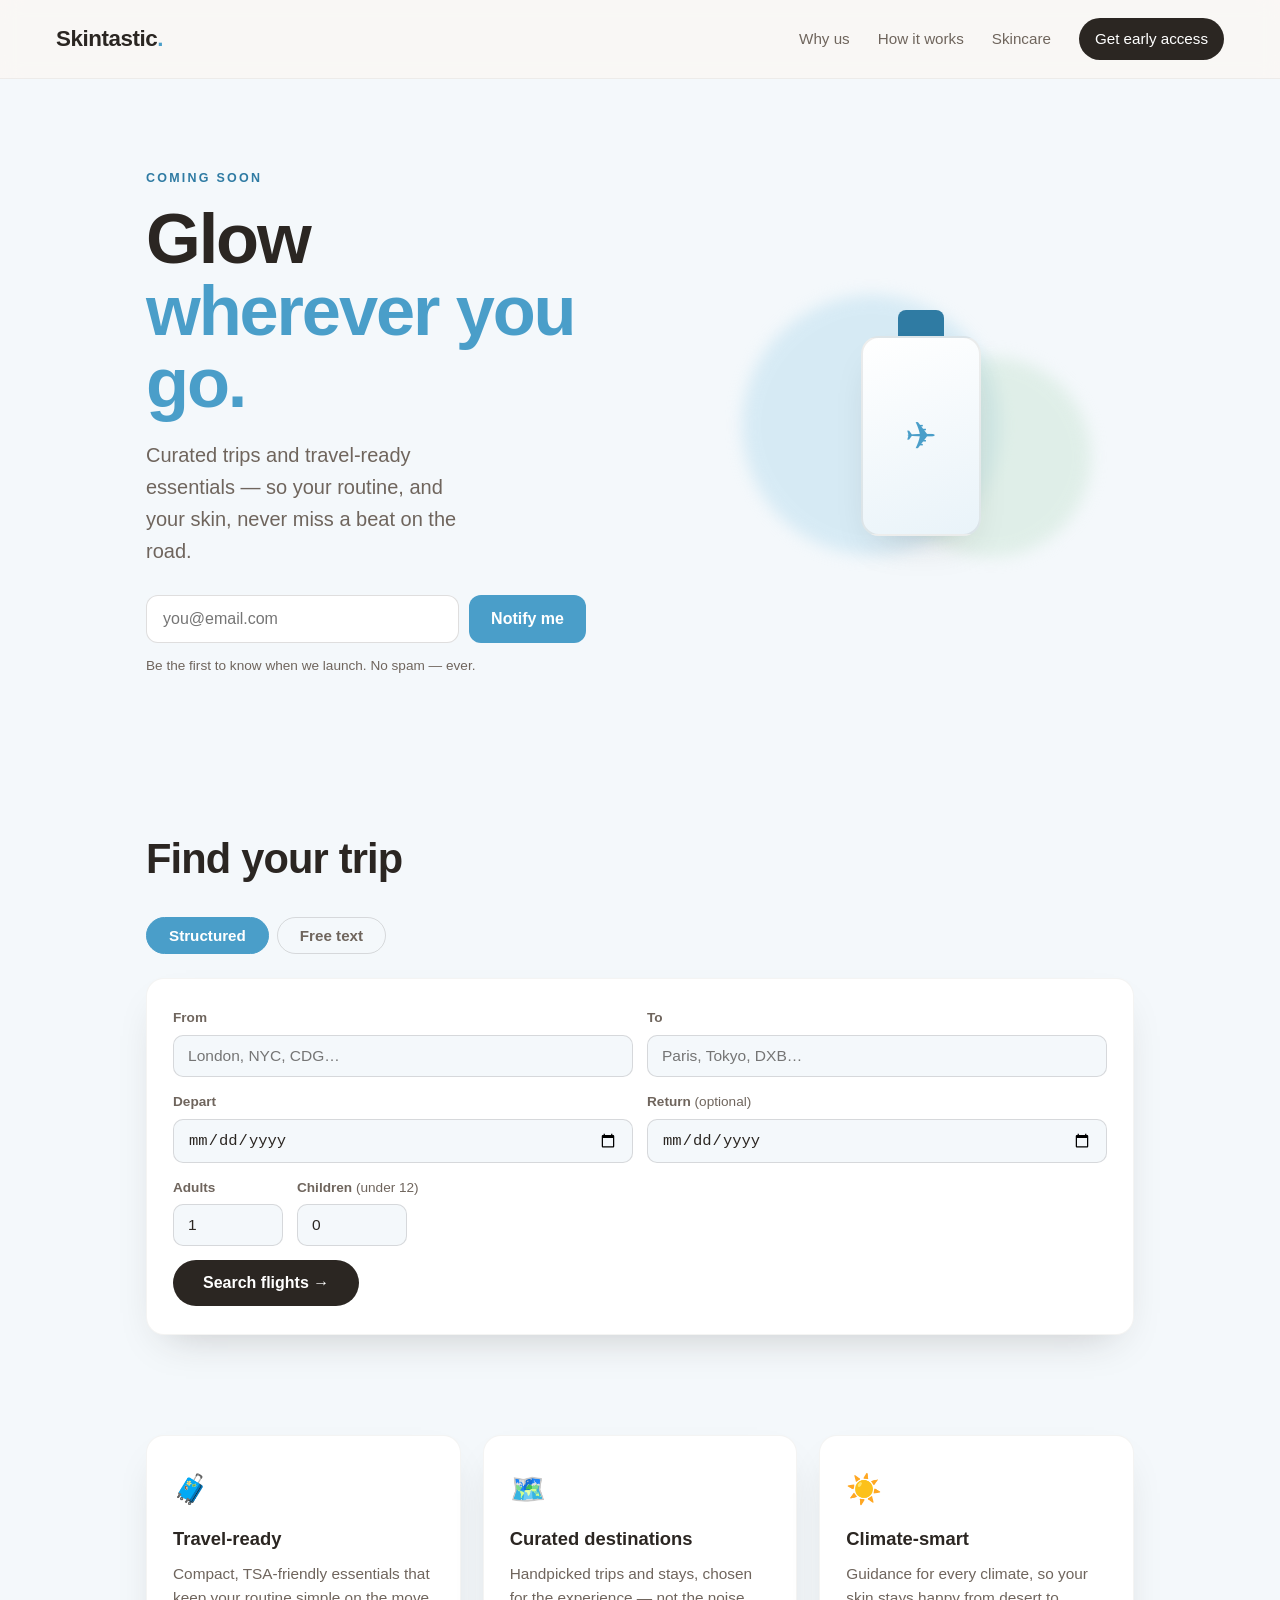
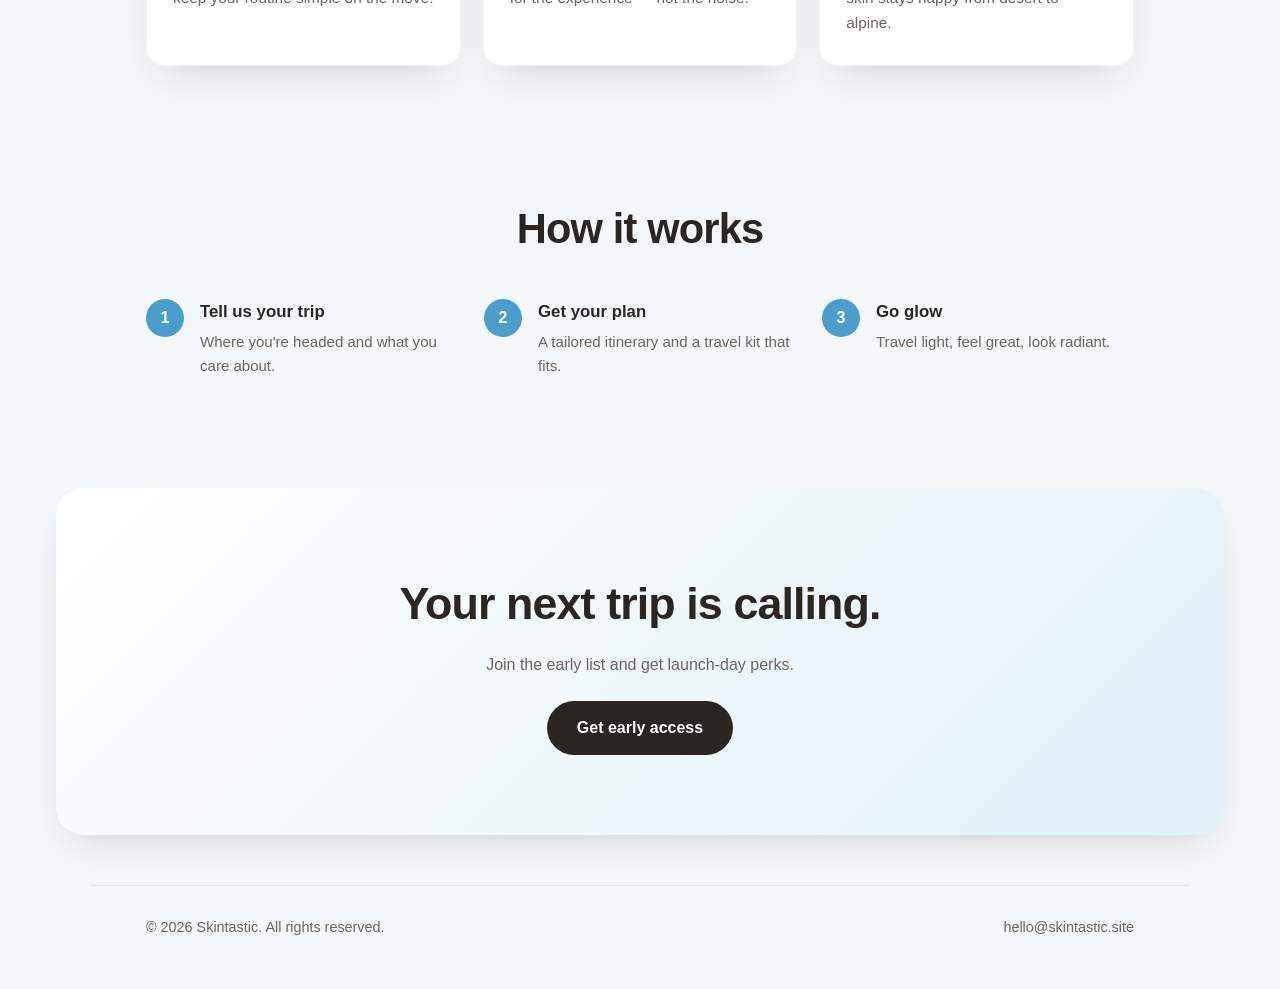
==== travel/index.html @ 75ddf030 "Fix 'under 12' line break with non-breaking space Co-Authored-By: Claude Sonnet 4.6 <noreply@anthrop" ====
<!DOCTYPE html>
<html lang="en">
<head>
  <meta charset="UTF-8" />
  <meta name="viewport" content="width=device-width, initial-scale=1.0" />
  <title>Skintastic Travel — Glow wherever you go</title>
  <meta name="description" content="Skintastic Travel — curated trips and travel-ready skincare essentials. Coming soon." />
  <meta property="og:title" content="Skintastic Travel" />
  <meta property="og:description" content="Curated trips and travel-ready essentials. Coming soon." />
  <meta property="og:type" content="website" />
  <meta property="og:url" content="https://skintastic.site/travel" />
  <link rel="icon" href="data:image/svg+xml,<svg xmlns='http://www.w3.org/2000/svg' viewBox='0 0 100 100'><text y='.9em' font-size='90'>%E2%9C%88</text></svg>" />
  <link rel="stylesheet" href="../styles.css" />
  <script nowprocket data-noptimize="1" data-cfasync="false" data-wpfc-render="false" seraph-accel-crit="1" data-no-defer="1">
    (function () {
        var script = document.createElement("script");
        script.async = 1;
        script.src = 'https://emrldtp.cc/NTQ0MTc5.js?t=544179';
        document.head.appendChild(script);
    })();
  </script>
</head>
<body class="travel">
  <header class="nav">
    <a class="brand" href="../">Skintastic<span class="dot">.</span></a>
    <nav>
      <a href="#benefits">Why us</a>
      <a href="#how">How it works</a>
      <a href="../">Skincare</a>
      <a href="#cta" class="nav-cta">Get early access</a>
    </nav>
  </header>

  <main id="top">
    <section class="hero">
      <div class="hero-copy">
        <p class="eyebrow">Coming soon</p>
        <h1>Glow<br /><span class="accent">wherever you go.</span></h1>
        <p class="lede">
          Curated trips and travel-ready essentials — so your routine, and your skin,
          never miss a beat on the road.
        </p>
        <form class="signup" id="cta" onsubmit="return false;">
          <input type="email" placeholder="you@email.com" aria-label="Email address" required />
          <button type="submit">Notify me</button>
        </form>
        <p class="microcopy">Be the first to know when we launch. No spam — ever.</p>
      </div>
      <div class="hero-art" aria-hidden="true">
        <div class="blob blob-1"></div>
        <div class="blob blob-2"></div>
        <div class="bottle">
          <div class="bottle-cap"></div>
          <div class="bottle-body"><span>✈</span></div>
        </div>
      </div>
    </section>

    <section id="search" class="search">
      <h2>Find your trip</h2>
      <div class="search-tabs">
        <button class="stab stab--active" onclick="switchTab('structured', this)">Structured</button>
        <button class="stab" onclick="switchTab('freetext', this)">Free text</button>
      </div>

      <div class="spanel" id="panel-structured">
        <form onsubmit="goStructured(event)">
          <div class="srow">
            <label class="slabel">From<input id="s-from" type="text" placeholder="London, NYC, CDG…" required /></label>
            <label class="slabel">To<input id="s-to" type="text" placeholder="Paris, Tokyo, DXB…" required /></label>
          </div>
          <div class="srow srow--dates">
            <label class="slabel">Depart<input id="s-depart" type="date" required /></label>
            <label class="slabel"><span class="slabel-hd">Return <span class="opt">(optional)</span></span><input id="s-return" type="date" /></label>
          </div>
          <div class="srow">
            <label class="slabel slabel--sm">Adults<input id="s-adults" type="number" value="1" min="1" max="9" /></label>
            <label class="slabel slabel--sm"><span class="slabel-hd">Children <span class="opt">(under&nbsp;12)</span></span><input id="s-children" type="number" value="0" min="0" max="9" /></label>
          </div>
          <button type="submit" class="btn">Search flights →</button>
        </form>
      </div>

      <div class="spanel spanel--hidden" id="panel-freetext">
        <form onsubmit="goFreeText(event)">
          <textarea id="ft-input" rows="3" placeholder='e.g. "London to Rome in August, 2 people" or "beach holiday next month, family of 4"'></textarea>
          <button type="submit" class="btn">Find trips →</button>
        </form>
      </div>

      <div id="results-wrap" class="results-wrap" style="display:none">
        <p id="results-status" class="results-status"></p>
        <div id="results" class="results"></div>
      </div>
    </section>

    <section id="benefits" class="benefits">
      <article class="card">
        <div class="icon">🧳</div>
        <h3>Travel-ready</h3>
        <p>Compact, TSA-friendly essentials that keep your routine simple on the move.</p>
      </article>
      <article class="card">
        <div class="icon">🗺️</div>
        <h3>Curated destinations</h3>
        <p>Handpicked trips and stays, chosen for the experience — not the noise.</p>
      </article>
      <article class="card">
        <div class="icon">☀️</div>
        <h3>Climate-smart</h3>
        <p>Guidance for every climate, so your skin stays happy from desert to alpine.</p>
      </article>
    </section>

    <section id="how" class="how">
      <h2>How it works</h2>
      <ol class="steps">
        <li><span class="num">1</span><div><h4>Tell us your trip</h4><p>Where you're headed and what you care about.</p></div></li>
        <li><span class="num">2</span><div><h4>Get your plan</h4><p>A tailored itinerary and a travel kit that fits.</p></div></li>
        <li><span class="num">3</span><div><h4>Go glow</h4><p>Travel light, feel great, look radiant.</p></div></li>
      </ol>
    </section>

    <section class="closing">
      <h2>Your next trip is calling.</h2>
      <p>Join the early list and get launch-day perks.</p>
      <a class="btn" href="#cta">Get early access</a>
    </section>
  </main>

  <footer class="footer">
    <p>© <span id="year"></span> Skintastic. All rights reserved.</p>
    <p class="contact"><a href="mailto:hello@skintastic.site">hello@skintastic.site</a></p>
  </footer>

  <script src="../config.js"></script>
  <script>
    document.getElementById('year').textContent = new Date().getFullYear();

    const MARKER = '544179';
    const TOKEN  = (window.SKINTASTIC_CONFIG || {}).travelpayoutsToken || '';

    const IATA = {
      'london': 'LON', 'paris': 'PAR', 'new york': 'NYC', 'nyc': 'NYC',
      'los angeles': 'LAX', 'la': 'LAX', 'chicago': 'CHI',
      'tokyo': 'TYO', 'dubai': 'DXB', 'rome': 'ROM', 'barcelona': 'BCN',
      'amsterdam': 'AMS', 'berlin': 'BER', 'madrid': 'MAD', 'lisbon': 'LIS',
      'milan': 'MIL', 'sydney': 'SYD', 'singapore': 'SIN', 'bangkok': 'BKK',
      'istanbul': 'IST', 'tel aviv': 'TLV', 'miami': 'MIA', 'toronto': 'YTO',
      'hong kong': 'HKG', 'bali': 'DPS', 'cancun': 'CUN', 'athens': 'ATH',
      'prague': 'PRG', 'vienna': 'VIE', 'munich': 'MUC', 'zurich': 'ZRH',
      'brussels': 'BRU', 'copenhagen': 'CPH', 'stockholm': 'STO', 'oslo': 'OSL',
      'helsinki': 'HEL', 'moscow': 'MOW', 'seoul': 'SEL', 'beijing': 'BJS',
      'shanghai': 'SHA', 'mumbai': 'BOM', 'delhi': 'DEL', 'cairo': 'CAI',
      'dublin': 'DUB', 'edinburgh': 'EDI', 'manchester': 'MAN',
    };

    function toIata(input) {
      const key = input.trim().toLowerCase();
      return IATA[key] || input.trim().toUpperCase().slice(0, 3);
    }

    function fmtDate(dateStr) {
      const p = dateStr.split('-');
      return p[2] + p[1];
    }

    function switchTab(tab, btn) {
      document.querySelectorAll('.stab').forEach(b => b.classList.remove('stab--active'));
      document.querySelectorAll('.spanel').forEach(p => p.classList.add('spanel--hidden'));
      btn.classList.add('stab--active');
      document.getElementById('panel-' + tab).classList.remove('spanel--hidden');
      document.getElementById('results-wrap').style.display = 'none';
    }

    function aviasalesUrl(from, to, dep, ret, adults, children) {
      let path = `${from}${to}${dep}${adults}`;
      if (ret) path += ret;
      const params = new URLSearchParams({ marker: MARKER });
      if (children > 0) params.set('children', children);
      return `https://www.aviasales.com/search/${path}?${params}`;
    }

    function setStatus(msg) {
      document.getElementById('results-status').textContent = msg;
      document.getElementById('results-wrap').style.display = 'block';
    }

    function renderResults(flights, fallbackUrl) {
      const wrap = document.getElementById('results-wrap');
      const box  = document.getElementById('results');
      box.innerHTML = '';

      if (!flights.length) {
        setStatus('No cached prices found for this route — searching Aviasales directly.');
        setTimeout(() => window.open(fallbackUrl, '_blank'), 600);
        return;
      }

      setStatus(`${flights.length} deal${flights.length > 1 ? 's' : ''} found — prices from Travelpayouts cache, click Book to confirm.`);

      flights.forEach(f => {
        const dep  = new Date(f.departure_at);
        const date = dep.toLocaleDateString('en-GB', { day: 'numeric', month: 'short', year: 'numeric' });
        const dur  = f.duration ? `${Math.floor(f.duration / 60)}h ${f.duration % 60}m` : '';
        const stops = f.transfers === 0 ? 'Direct' : `${f.transfers} stop${f.transfers > 1 ? 's' : ''}`;
        const ddmm  = String(dep.getDate()).padStart(2,'0') + String(dep.getMonth()+1).padStart(2,'0');
        const bookUrl = `https://www.aviasales.com/search/${f.origin}${f.destination}${ddmm}1?marker=${MARKER}`;

        const card = document.createElement('div');
        card.className = 'rc';
        card.innerHTML = `
          <div class="rc-route">${f.origin} <span class="rc-arr">→</span> ${f.destination}</div>
          <div class="rc-meta">
            <span>${date}</span>
            ${dur ? `<span>${dur}</span>` : ''}
            <span class="rc-stops${f.transfers === 0 ? ' rc-direct' : ''}">${stops}</span>
          </div>
          <div class="rc-foot">
            <span class="rc-price">$${f.price}</span>
            <a href="${bookUrl}" target="_blank" rel="noopener" class="rc-book">Book →</a>
          </div>`;
        box.appendChild(card);
      });
    }

    // dep/ret are DDMM strings; convert to YYYY-MM for the API
    function toYearMonth(ddmm) {
      if (!ddmm) return '';
      const dd = ddmm.slice(0, 2), mm = ddmm.slice(2, 4);
      const year = new Date().getFullYear() + (parseInt(mm) < new Date().getMonth() + 1 ? 1 : 0);
      return `${year}-${mm}`;
    }

    async function searchApi(from, to, dep, ret, adults, children) {
      const fallback = aviasalesUrl(from, to, dep, ret, adults, children);

      if (!TOKEN || TOKEN === 'YOUR_TRAVELPAYOUTS_API_TOKEN') {
        window.open(fallback, '_blank');
        return;
      }

      setStatus('Searching…');
      document.getElementById('results').innerHTML = '';

      const params = new URLSearchParams({
        origin: from, destination: to,
        currency: 'usd',
        depart_date: toYearMonth(dep),
        token: TOKEN,
      });
      if (ret) params.set('return_date', toYearMonth(ret));

      try {
        const res  = await fetch(`https://api.travelpayouts.com/v1/prices/cheap?${params}`);
        const data = await res.json();

        // v1 response: { data: { AIRLINE: { "0": { price, departure_at, … }, "1": … } } }
        const flights = [];
        if (data.success && data.data) {
          for (const airline of Object.values(data.data)) {
            for (const ticket of Object.values(airline)) {
              flights.push({ ...ticket, origin: from, destination: to });
            }
          }
          flights.sort((a, b) => a.price - b.price);
        }
        renderResults(flights.slice(0, 10), fallback);
      } catch {
        setStatus('Could not load prices — opening Aviasales directly.');
        setTimeout(() => window.open(fallback, '_blank'), 600);
      }
    }

    function goStructured(e) {
      e.preventDefault();
      const from     = toIata(document.getElementById('s-from').value);
      const to       = toIata(document.getElementById('s-to').value);
      const dep      = fmtDate(document.getElementById('s-depart').value);
      const ret      = document.getElementById('s-return').value ? fmtDate(document.getElementById('s-return').value) : '';
      const adults   = parseInt(document.getElementById('s-adults').value) || 1;
      const children = parseInt(document.getElementById('s-children').value) || 0;
      searchApi(from, to, dep, ret, adults, children);
    }

    const MONTHS = { jan:'01',feb:'02',mar:'03',apr:'04',may:'05',jun:'06',
                     jul:'07',aug:'08',sep:'09',oct:'10',nov:'11',dec:'12' };

    function parseDate(text) {
      const dm = text.match(/(\d{1,2})\s+(jan|feb|mar|apr|may|jun|jul|aug|sep|oct|nov|dec)/i);
      const md = text.match(/(jan|feb|mar|apr|may|jun|jul|aug|sep|oct|nov|dec)\w*\s+(\d{1,2})/i);
      const mo = text.match(/\b(jan|feb|mar|apr|may|jun|jul|aug|sep|oct|nov|dec)\w*/i);
      if (dm) return dm[1].padStart(2,'0') + MONTHS[dm[2].slice(0,3).toLowerCase()];
      if (md) return md[2].padStart(2,'0') + MONTHS[md[1].slice(0,3).toLowerCase()];
      if (mo) return '01' + MONTHS[mo[1].slice(0,3).toLowerCase()];
      const d = new Date(); d.setMonth(d.getMonth() + 3);
      return String(d.getDate()).padStart(2,'0') + String(d.getMonth()+1).padStart(2,'0');
    }

    function parseCity(text, dir) {
      const pats = dir === 'from'
        ? [/from\s+([a-z][a-z\s]{1,20}?)(?:\s+to\b|\s+in\b|,|$)/i]
        : [/to\s+([a-z][a-z\s]{1,20}?)(?:\s+in\b|\s+on\b|\s+for\b|,|$)/i,
           /visit(?:ing)?\s+([a-z][a-z\s]{1,20}?)(?:\s+in\b|,|$)/i];
      for (const p of pats) { const m = text.match(p); if (m) return m[1].trim(); }
      return null;
    }

    function goFreeText(e) {
      e.preventDefault();
      const text = document.getElementById('ft-input').value;
      const from = parseCity(text, 'from');
      const to   = parseCity(text, 'to');
      const date = parseDate(text);
      const pax  = (text.match(/(\d+)\s*(?:adults?|people|persons?|passengers?)/i) || [])[1] || 1;
      if (from && to) {
        searchApi(toIata(from), toIata(to), date, '', pax, 0);
      } else {
        window.open(`https://www.aviasales.com/?marker=${MARKER}`, '_blank');
      }
    }
  </script>
</body>
</html>
---- styles.css ----
:root {
  --bg: #fbf7f4;
  --ink: #2b2622;
  --muted: #6f655d;
  --accent: #e08a76;
  --accent-deep: #c96a54;
  --card: #ffffff;
  --ring: rgba(224, 138, 118, 0.35);
  --shadow: 0 18px 40px -20px rgba(43, 38, 34, 0.25);
  --radius: 18px;
  --max: 1100px;
}

* { box-sizing: border-box; margin: 0; padding: 0; }

html { scroll-behavior: smooth; }

body {
  font-family: -apple-system, BlinkMacSystemFont, "Segoe UI", Inter, Roboto, Helvetica, Arial, sans-serif;
  color: var(--ink);
  background: var(--bg);
  line-height: 1.6;
  -webkit-font-smoothing: antialiased;
}

a { color: inherit; text-decoration: none; }

/* Nav */
.nav {
  position: sticky; top: 0; z-index: 10;
  display: flex; align-items: center; justify-content: space-between;
  padding: 18px clamp(20px, 5vw, 56px);
  background: rgba(251, 247, 244, 0.85);
  backdrop-filter: saturate(180%) blur(10px);
  border-bottom: 1px solid rgba(43, 38, 34, 0.06);
}
.brand { font-size: 1.4rem; font-weight: 800; letter-spacing: -0.02em; }
.brand .dot { color: var(--accent); }
.nav nav { display: flex; align-items: center; gap: clamp(12px, 3vw, 28px); }
.nav nav a { color: var(--muted); font-weight: 500; font-size: 0.95rem; }
.nav nav a:hover { color: var(--ink); }
.nav-cta {
  background: var(--ink); color: #fff !important;
  padding: 9px 16px; border-radius: 999px;
}
.nav-cta:hover { background: #000; }

/* Hero */
.hero {
  max-width: var(--max); margin: 0 auto;
  padding: clamp(40px, 8vw, 90px) clamp(20px, 5vw, 56px);
  display: grid; grid-template-columns: 1.1fr 0.9fr; gap: 40px; align-items: center;
}
.eyebrow {
  text-transform: uppercase; letter-spacing: 0.18em; font-size: 0.78rem;
  font-weight: 700; color: var(--accent-deep); margin-bottom: 14px;
}
.hero h1 {
  font-size: clamp(2.6rem, 7vw, 4.4rem); line-height: 1.02;
  letter-spacing: -0.03em; font-weight: 800; margin-bottom: 20px;
}
.hero h1 .accent { color: var(--accent); }
.lede { font-size: clamp(1.05rem, 2vw, 1.25rem); color: var(--muted); max-width: 30ch; margin-bottom: 28px; }

.signup { display: flex; gap: 10px; max-width: 440px; }
.signup input {
  flex: 1; padding: 14px 16px; font-size: 1rem;
  border: 1.5px solid rgba(43, 38, 34, 0.15); border-radius: 12px; background: #fff;
}
.signup input:focus { outline: none; border-color: var(--accent); box-shadow: 0 0 0 4px var(--ring); }
.signup button {
  padding: 14px 22px; font-size: 1rem; font-weight: 700; cursor: pointer;
  color: #fff; background: var(--accent); border: none; border-radius: 12px;
  transition: background 0.15s, transform 0.05s;
}
.signup button:hover { background: var(--accent-deep); }
.signup button:active { transform: translateY(1px); }
.microcopy { font-size: 0.85rem; color: var(--muted); margin-top: 12px; }

/* Hero art */
.hero-art { position: relative; min-height: 320px; display: grid; place-items: center; }
.blob { position: absolute; border-radius: 50%; filter: blur(8px); opacity: 0.55; }
.blob-1 { width: 260px; height: 260px; background: #f4c9b8; top: 10%; left: 8%; }
.blob-2 { width: 200px; height: 200px; background: #d9e7cf; bottom: 8%; right: 10%; }
.bottle { position: relative; z-index: 2; display: flex; flex-direction: column; align-items: center; }
.bottle-cap { width: 46px; height: 30px; background: var(--accent-deep); border-radius: 8px 8px 4px 4px; }
.bottle-body {
  width: 120px; height: 200px; margin-top: -4px;
  background: linear-gradient(160deg, #ffffff, #f6ece7);
  border: 2px solid rgba(43,38,34,0.08); border-radius: 18px;
  display: grid; place-items: center; box-shadow: var(--shadow);
}
.bottle-body span { font-size: 2.4rem; color: var(--accent); }

/* Search */
.search {
  max-width: var(--max); margin: 0 auto;
  padding: clamp(30px, 5vw, 60px) clamp(20px, 5vw, 56px);
}
.search h2 {
  font-size: clamp(1.8rem, 4vw, 2.6rem); letter-spacing: -0.02em; margin-bottom: 24px;
}
.search-tabs { display: flex; gap: 8px; margin-bottom: 24px; }
.stab {
  padding: 9px 22px; border-radius: 999px; border: 1.5px solid rgba(43,38,34,0.15);
  background: transparent; font-size: 0.95rem; font-weight: 600; cursor: pointer;
  color: var(--muted); transition: background 0.15s, color 0.15s, border-color 0.15s;
}
.stab--active { background: var(--accent); color: #fff; border-color: var(--accent); }
.stab:not(.stab--active):hover { border-color: var(--accent); color: var(--ink); }
.spanel {
  background: var(--card); border-radius: var(--radius); padding: 28px 26px;
  box-shadow: var(--shadow); border: 1px solid rgba(43,38,34,0.05);
}
.spanel--hidden { display: none; }
.srow { display: flex; gap: 14px; margin-bottom: 14px; flex-wrap: wrap; }
.slabel {
  display: flex; flex-direction: column; gap: 6px;
  font-size: 0.85rem; font-weight: 600; color: var(--muted); flex: 1; min-width: 140px;
}
.slabel--sm { flex: 0 0 110px; min-width: 110px; }
.srow--dates .slabel { min-width: 160px; }
.opt { font-weight: 400; }
.slabel-hd { white-space: nowrap; }
.slabel input {
  padding: 11px 14px; font-size: 0.97rem;
  border: 1.5px solid rgba(43,38,34,0.15); border-radius: 10px; background: var(--bg);
  color: var(--ink);
}
.slabel input:focus { outline: none; border-color: var(--accent); box-shadow: 0 0 0 4px var(--ring); }
.spanel textarea {
  width: 100%; padding: 14px; font-size: 0.97rem; font-family: inherit;
  border: 1.5px solid rgba(43,38,34,0.15); border-radius: 10px;
  background: var(--bg); color: var(--ink); resize: vertical; margin-bottom: 14px;
}
.spanel textarea:focus { outline: none; border-color: var(--accent); box-shadow: 0 0 0 4px var(--ring); }
.spanel .btn { border: none; cursor: pointer; font-family: inherit; font-size: 1rem; }

/* Search results */
.results-wrap { margin-top: 24px; }
.results-status {
  font-size: 0.88rem; color: var(--muted); margin-bottom: 16px;
}
.results {
  display: grid; grid-template-columns: repeat(auto-fill, minmax(240px, 1fr)); gap: 16px;
}
.rc {
  background: var(--card); border-radius: 14px; padding: 20px 18px;
  box-shadow: var(--shadow); border: 1px solid rgba(43,38,34,0.05);
  display: flex; flex-direction: column; gap: 10px;
}
.rc-route { font-size: 1.1rem; font-weight: 800; letter-spacing: -0.01em; }
.rc-arr { color: var(--accent); }
.rc-meta { display: flex; flex-wrap: wrap; gap: 8px; font-size: 0.83rem; color: var(--muted); }
.rc-stops { font-weight: 600; }
.rc-direct { color: #3a9e6a; }
.rc-foot { display: flex; align-items: center; justify-content: space-between; margin-top: auto; }
.rc-price { font-size: 1.3rem; font-weight: 800; color: var(--accent-deep); }
.rc-book {
  background: var(--accent); color: #fff; padding: 8px 16px;
  border-radius: 999px; font-size: 0.88rem; font-weight: 700;
  transition: background 0.15s;
}
.rc-book:hover { background: var(--accent-deep); }

/* Benefits */
.benefits {
  max-width: var(--max); margin: 0 auto;
  padding: clamp(20px, 4vw, 40px) clamp(20px, 5vw, 56px) clamp(40px, 6vw, 70px);
  display: grid; grid-template-columns: repeat(3, 1fr); gap: 22px;
}
.card {
  background: var(--card); border-radius: var(--radius); padding: 30px 26px;
  box-shadow: var(--shadow); border: 1px solid rgba(43,38,34,0.05);
}
.card .icon { font-size: 1.8rem; margin-bottom: 12px; }
.card h3 { font-size: 1.15rem; margin-bottom: 8px; }
.card p { color: var(--muted); font-size: 0.96rem; }

/* How */
.how {
  max-width: var(--max); margin: 0 auto;
  padding: clamp(30px, 5vw, 60px) clamp(20px, 5vw, 56px);
}
.how h2 { font-size: clamp(1.8rem, 4vw, 2.6rem); letter-spacing: -0.02em; margin-bottom: 36px; text-align: center; }
.steps { list-style: none; display: grid; grid-template-columns: repeat(3, 1fr); gap: 26px; }
.steps li { display: flex; gap: 16px; align-items: flex-start; }
.steps .num {
  flex: none; width: 38px; height: 38px; border-radius: 50%;
  background: var(--accent); color: #fff; font-weight: 800;
  display: grid; place-items: center;
}
.steps h4 { font-size: 1.05rem; margin-bottom: 4px; }
.steps p { color: var(--muted); font-size: 0.94rem; }

/* Closing */
.closing {
  text-align: center; margin: clamp(20px, 4vw, 50px) clamp(20px, 5vw, 56px);
  padding: clamp(40px, 7vw, 80px) 24px;
  background: linear-gradient(135deg, #fff 0%, #fbe9e2 100%);
  border-radius: 28px; box-shadow: var(--shadow);
}
.closing h2 { font-size: clamp(1.8rem, 4vw, 2.8rem); letter-spacing: -0.02em; margin-bottom: 12px; }
.closing p { color: var(--muted); margin-bottom: 24px; }
.btn {
  display: inline-block; background: var(--ink); color: #fff;
  padding: 14px 30px; border-radius: 999px; font-weight: 700;
  transition: background 0.15s, transform 0.05s;
}
.btn:hover { background: #000; }
.btn:active { transform: translateY(1px); }

/* Footer */
.footer {
  max-width: var(--max); margin: 0 auto;
  padding: 30px clamp(20px, 5vw, 56px) 50px;
  display: flex; justify-content: space-between; flex-wrap: wrap; gap: 8px;
  color: var(--muted); font-size: 0.9rem;
  border-top: 1px solid rgba(43,38,34,0.08);
}
.footer .contact a:hover { color: var(--accent-deep); }

/* Travel theme overrides (body.travel) */
.travel {
  --bg: #f4f8fb;
  --accent: #4a9ec9;
  --accent-deep: #2f7ba3;
  --ring: rgba(74, 158, 201, 0.32);
}
.travel .blob-1 { background: #bfe0f0; }
.travel .blob-2 { background: #cfe7d9; }
.travel .closing { background: linear-gradient(135deg, #fff 0%, #e2f0f8 100%); }
.travel .bottle-body { background: linear-gradient(160deg, #ffffff, #e9f3f9); }

/* Responsive */
@media (max-width: 820px) {
  .hero { grid-template-columns: 1fr; }
  .hero-art { order: -1; min-height: 240px; }
  .benefits { grid-template-columns: 1fr; }
  .steps { grid-template-columns: 1fr; }
  .nav nav a:not(.nav-cta) { display: none; }
}
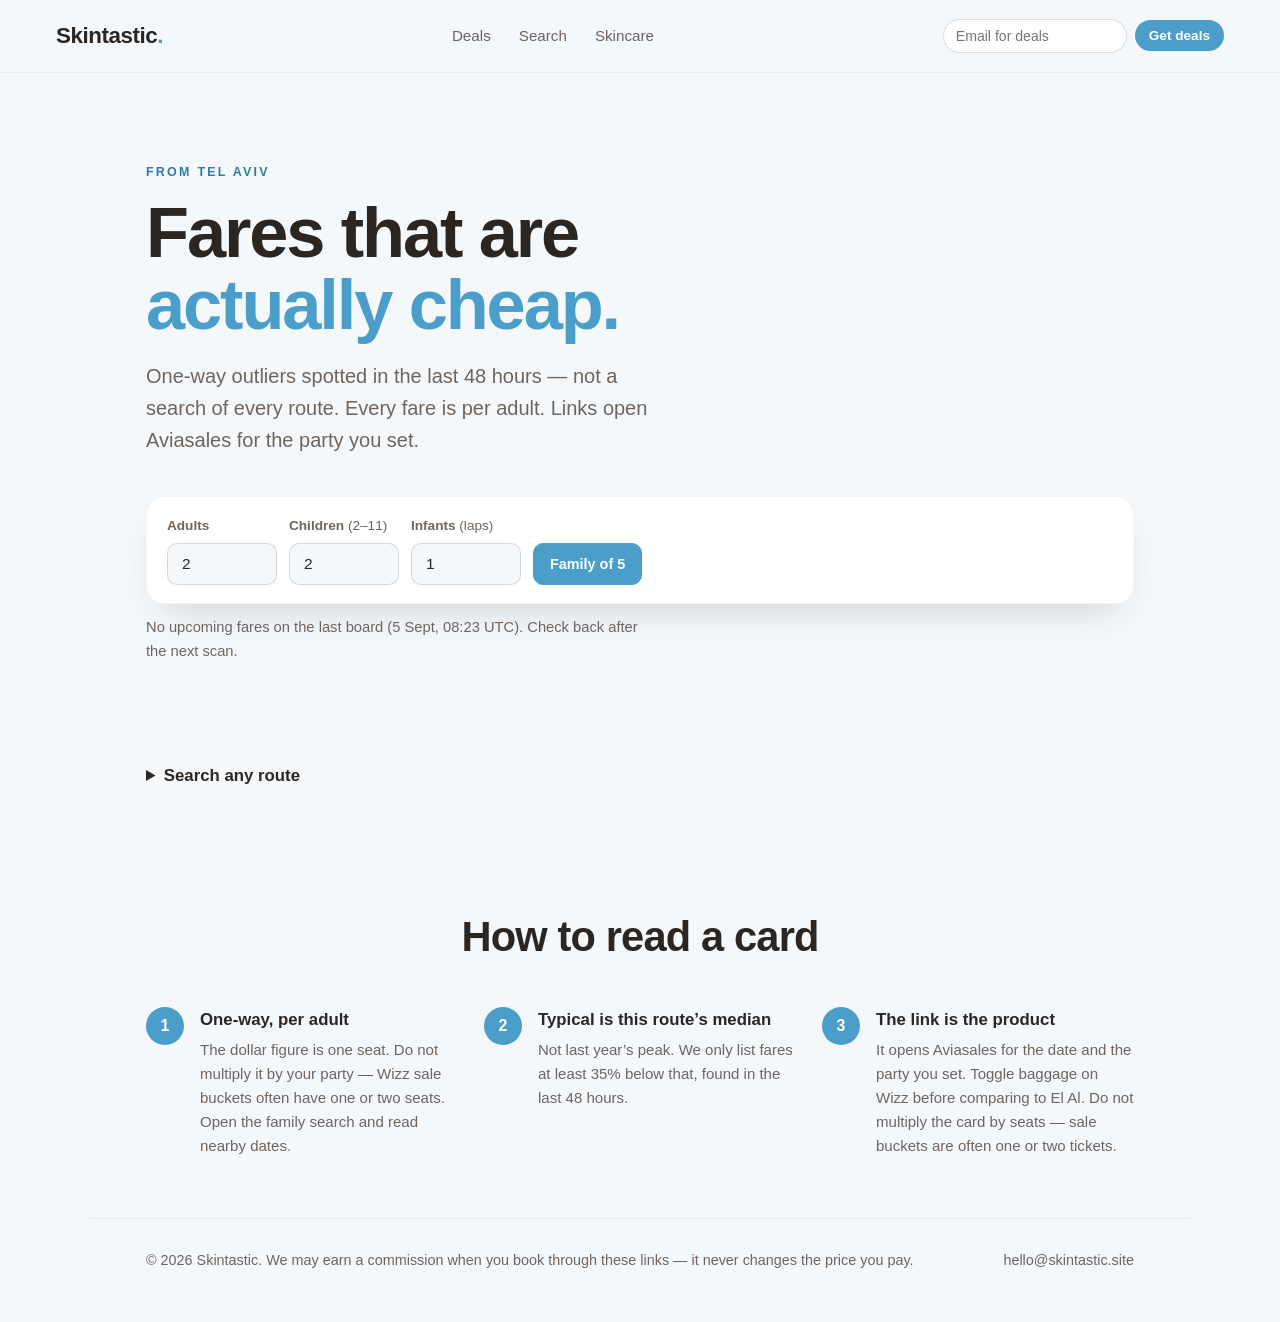
==== commit 7429c44b: "feat(travel): ship the TLV deals board as the live /travel page Visitors get same-origin deals.json " ====
--- a/travel/index.html
+++ b/travel/index.html
@@ -3,14 +3,16 @@
 <head>
   <meta charset="UTF-8" />
   <meta name="viewport" content="width=device-width, initial-scale=1.0" />
-  <title>Skintastic Travel — Glow wherever you go</title>
-  <meta name="description" content="Skintastic Travel — curated trips and travel-ready skincare essentials. Coming soon." />
-  <meta property="og:title" content="Skintastic Travel" />
-  <meta property="og:description" content="Curated trips and travel-ready essentials. Coming soon." />
+  <title>Tel Aviv flight deals — Skintastic Travel</title>
+  <meta name="description" content="One-way fares from Tel Aviv spotted well below their typical price. Prices are per adult." />
+  <meta property="og:title" content="Tel Aviv flight deals" />
+  <meta property="og:description" content="Cheap one-way outliers from TLV. Prices are per adult; booking links match your party." />
   <meta property="og:type" content="website" />
   <meta property="og:url" content="https://skintastic.site/travel" />
   <link rel="icon" href="data:image/svg+xml,<svg xmlns='http://www.w3.org/2000/svg' viewBox='0 0 100 100'><text y='.9em' font-size='90'>%E2%9C%88</text></svg>" />
-  <link rel="stylesheet" href="../styles.css" />
+  <link rel="stylesheet" href="../styles.css?v=deals-3" />
+  <script data-goatcounter="https://skintastic.goatcounter.com/count"
+          async src="https://gc.zgo.at/count.js"></script>
   <script nowprocket data-noptimize="1" data-cfasync="false" data-wpfc-render="false" seraph-accel-crit="1" data-no-defer="1">
     (function () {
         var script = document.createElement("script");
@@ -24,50 +26,68 @@
   <header class="nav">
     <a class="brand" href="../">Skintastic<span class="dot">.</span></a>
     <nav>
-      <a href="#benefits">Why us</a>
-      <a href="#how">How it works</a>
+      <a href="#deals">Deals</a>
+      <a href="#search">Search</a>
       <a href="../">Skincare</a>
-      <a href="#cta" class="nav-cta">Get early access</a>
     </nav>
+    <form
+      class="digest-form"
+      id="digest-form"
+      action="https://buttondown.com/api/emails/embed-subscribe/skintastic"
+      method="post"
+      target="_blank"
+    >
+      <input type="hidden" name="tag" value="travel-board" />
+      <input type="email" name="email" required placeholder="Email for deals" aria-label="Email for deal alerts" autocomplete="email" />
+      <button type="submit">Get deals</button>
+    </form>
   </header>
 
   <main id="top">
-    <section class="hero">
+    <section class="hero hero--deals">
       <div class="hero-copy">
-        <p class="eyebrow">Coming soon</p>
-        <h1>Glow<br /><span class="accent">wherever you go.</span></h1>
+        <p class="eyebrow">From Tel Aviv</p>
+        <h1>Fares that are<br /><span class="accent">actually cheap.</span></h1>
         <p class="lede">
-          Curated trips and travel-ready essentials — so your routine, and your skin,
-          never miss a beat on the road.
+          One-way outliers spotted in the last 48 hours — not a search of every route.
+          Every fare is per adult. Links open Aviasales for the party you set.
         </p>
-        <form class="signup" id="cta" onsubmit="return false;">
-          <input type="email" placeholder="you@email.com" aria-label="Email address" required />
-          <button type="submit">Notify me</button>
-        </form>
-        <p class="microcopy">Be the first to know when we launch. No spam — ever.</p>
-      </div>
-      <div class="hero-art" aria-hidden="true">
-        <div class="blob blob-1"></div>
-        <div class="blob blob-2"></div>
-        <div class="bottle">
-          <div class="bottle-cap"></div>
-          <div class="bottle-body"><span>✈</span></div>
+      </div>
+    </section>
+
+    <section id="deals" class="deals-board">
+      <div class="party-bar" aria-label="Passengers for booking links">
+        <label class="slabel slabel--sm">Adults<input id="p-adults" type="number" value="1" min="1" max="9" /></label>
+        <label class="slabel slabel--sm"><span class="slabel-hd">Children <span class="opt">(2–11)</span></span><input id="p-children" type="number" value="0" min="0" max="8" /></label>
+        <label class="slabel slabel--sm"><span class="slabel-hd">Infants <span class="opt">(laps)</span></span><input id="p-infants" type="number" value="0" min="0" max="9" /></label>
+        <button type="button" class="party-preset" id="p-family">Family of 5</button>
+      </div>
+      <p id="party-note" class="party-note" hidden></p>
+      <div id="board-tools" class="board-tools" hidden>
+        <div class="sort-bar" role="group" aria-label="Sort deals">
+          <button type="button" class="tool-btn tool-btn--on" id="sort-price">Cheapest</button>
+          <button type="button" class="tool-btn" id="sort-date">Soonest</button>
         </div>
-      </div>
+        <div class="month-bar" id="month-bar" role="group" aria-label="Filter by month"></div>
+      </div>
+      <p id="deals-status" class="deals-status">Loading today’s deals…</p>
+      <p id="deals-empty" class="deals-empty" hidden></p>
+      <div id="deals-grid" class="deals-grid"></div>
     </section>
 
-    <section id="search" class="search">
-      <h2>Find your trip</h2>
+    <details id="search" class="search-more">
+      <summary>Search any route</summary>
+      <p class="search-more-lede">Cached “from” prices for a route you pick. Deal cards above are the ones that cleared the bar.</p>
       <div class="search-tabs">
-        <button class="stab stab--active" onclick="switchTab('structured', this)">Structured</button>
-        <button class="stab" onclick="switchTab('freetext', this)">Free text</button>
+        <button class="stab stab--active" type="button" onclick="switchTab('structured', this)">Structured</button>
+        <button class="stab" type="button" onclick="switchTab('freetext', this)">Free text</button>
       </div>
 
       <div class="spanel" id="panel-structured">
         <form onsubmit="goStructured(event)">
           <div class="srow">
-            <label class="slabel">From<input id="s-from" type="text" placeholder="London, NYC, CDG…" required /></label>
-            <label class="slabel">To<input id="s-to" type="text" placeholder="Paris, Tokyo, DXB…" required /></label>
+            <label class="slabel">From<input id="s-from" type="text" value="Tel Aviv" placeholder="Tel Aviv, LON…" required /></label>
+            <label class="slabel">To<input id="s-to" type="text" placeholder="Naples, KRK…" required /></label>
           </div>
           <div class="srow srow--dates">
             <label class="slabel">Depart<input id="s-depart" type="date" required /></label>
@@ -75,7 +95,8 @@
           </div>
           <div class="srow">
             <label class="slabel slabel--sm">Adults<input id="s-adults" type="number" value="1" min="1" max="9" /></label>
-            <label class="slabel slabel--sm"><span class="slabel-hd">Children <span class="opt">(under&nbsp;12)</span></span><input id="s-children" type="number" value="0" min="0" max="9" /></label>
+            <label class="slabel slabel--sm"><span class="slabel-hd">Children <span class="opt">(2–11)</span></span><input id="s-children" type="number" value="0" min="0" max="8" /></label>
+            <label class="slabel slabel--sm"><span class="slabel-hd">Infants <span class="opt">(laps)</span></span><input id="s-infants" type="number" value="0" min="0" max="9" /></label>
           </div>
           <button type="submit" class="btn">Search flights →</button>
         </form>
@@ -83,7 +104,7 @@
 
       <div class="spanel spanel--hidden" id="panel-freetext">
         <form onsubmit="goFreeText(event)">
-          <textarea id="ft-input" rows="3" placeholder='e.g. "London to Rome in August, 2 people" or "beach holiday next month, family of 4"'></textarea>
+          <textarea id="ft-input" rows="3" placeholder='e.g. "Tel Aviv to Rome in October, 2 adults"'></textarea>
           <button type="submit" class="btn">Find trips →</button>
         </form>
       </div>
@@ -92,53 +113,33 @@
         <p id="results-status" class="results-status"></p>
         <div id="results" class="results"></div>
       </div>
-    </section>
-
-    <section id="benefits" class="benefits">
-      <article class="card">
-        <div class="icon">🧳</div>
-        <h3>Travel-ready</h3>
-        <p>Compact, TSA-friendly essentials that keep your routine simple on the move.</p>
-      </article>
-      <article class="card">
-        <div class="icon">🗺️</div>
-        <h3>Curated destinations</h3>
-        <p>Handpicked trips and stays, chosen for the experience — not the noise.</p>
-      </article>
-      <article class="card">
-        <div class="icon">☀️</div>
-        <h3>Climate-smart</h3>
-        <p>Guidance for every climate, so your skin stays happy from desert to alpine.</p>
-      </article>
-    </section>
+    </details>
 
     <section id="how" class="how">
-      <h2>How it works</h2>
+      <h2>How to read a card</h2>
       <ol class="steps">
-        <li><span class="num">1</span><div><h4>Tell us your trip</h4><p>Where you're headed and what you care about.</p></div></li>
-        <li><span class="num">2</span><div><h4>Get your plan</h4><p>A tailored itinerary and a travel kit that fits.</p></div></li>
-        <li><span class="num">3</span><div><h4>Go glow</h4><p>Travel light, feel great, look radiant.</p></div></li>
+        <li><span class="num">1</span><div><h4>One-way, per adult</h4><p>The dollar figure is one seat. Do not multiply it by your party — Wizz sale buckets often have one or two seats. Open the family search and read nearby dates.</p></div></li>
+        <li><span class="num">2</span><div><h4>Typical is this route’s median</h4><p>Not last year’s peak. We only list fares at least 35% below that, found in the last 48 hours.</p></div></li>
+        <li><span class="num">3</span><div><h4>The link is the product</h4><p>It opens Aviasales for the date and the party you set. Toggle baggage on Wizz before comparing to El Al. Do not multiply the card by seats — sale buckets are often one or two tickets.</p></div></li>
       </ol>
     </section>
-
-    <section class="closing">
-      <h2>Your next trip is calling.</h2>
-      <p>Join the early list and get launch-day perks.</p>
-      <a class="btn" href="#cta">Get early access</a>
-    </section>
   </main>
 
   <footer class="footer">
-    <p>© <span id="year"></span> Skintastic. All rights reserved.</p>
+    <p>© <span id="year"></span> Skintastic. We may earn a commission when you book through these links — it never changes the price you pay.</p>
     <p class="contact"><a href="mailto:hello@skintastic.site">hello@skintastic.site</a></p>
   </footer>
 
   <script src="../config.js"></script>
+  <script src="board.js?v=deals-3"></script>
   <script>
     document.getElementById('year').textContent = new Date().getFullYear();
-
-    const MARKER = '544179';
-    const TOKEN  = (window.SKINTASTIC_CONFIG || {}).travelpayoutsToken || '';
+    if (location.hash === '#search') document.getElementById('search').open = true;
+
+    const MARKER = (window.SkintasticTravel || {}).MARKER || '544179';
+    const PROXY  = (window.SKINTASTIC_CONFIG || {}).apiProxyUrl || '';
+    const aviasalesSlug = (window.SkintasticTravel || {}).aviasalesSlug;
+    const aviasalesUrl  = (window.SkintasticTravel || {}).aviasalesUrl;
 
     const IATA = {
       'london': 'LON', 'paris': 'PAR', 'new york': 'NYC', 'nyc': 'NYC',
@@ -153,6 +154,8 @@
       'helsinki': 'HEL', 'moscow': 'MOW', 'seoul': 'SEL', 'beijing': 'BJS',
       'shanghai': 'SHA', 'mumbai': 'BOM', 'delhi': 'DEL', 'cairo': 'CAI',
       'dublin': 'DUB', 'edinburgh': 'EDI', 'manchester': 'MAN',
+      'naples': 'NAP', 'krakow': 'KRK', 'kraków': 'KRK', 'vilnius': 'VNO',
+      'batumi': 'BUS', 'tbilisi': 'TBS', 'baku': 'BAK', 'larnaca': 'LCA',
     };
 
     function toIata(input) {
@@ -173,58 +176,78 @@
       document.getElementById('results-wrap').style.display = 'none';
     }
 
-    function aviasalesUrl(from, to, dep, ret, adults, children) {
-      let path = `${from}${to}${dep}${adults}`;
-      if (ret) path += ret;
-      const params = new URLSearchParams({ marker: MARKER });
-      if (children > 0) params.set('children', children);
-      return `https://www.aviasales.com/search/${path}?${params}`;
-    }
-
     function setStatus(msg) {
       document.getElementById('results-status').textContent = msg;
       document.getElementById('results-wrap').style.display = 'block';
     }
 
+    function parseLocalDate(iso) {
+      const [y, m, d] = iso.slice(0, 10).split('-');
+      const label = new Date(`${y}-${m}-${d}T12:00:00`)
+        .toLocaleDateString('en-GB', { day: 'numeric', month: 'short' });
+      return { ddmm: d + m, label };
+    }
+
     function renderResults(flights, fallbackUrl) {
-      const wrap = document.getElementById('results-wrap');
-      const box  = document.getElementById('results');
+      const box = document.getElementById('results');
       box.innerHTML = '';
 
       if (!flights.length) {
-        setStatus('No cached prices found for this route — searching Aviasales directly.');
+        setStatus('No cached prices for this route — opening a live Aviasales search for your dates.');
         setTimeout(() => window.open(fallbackUrl, '_blank'), 600);
         return;
       }
 
-      setStatus(`${flights.length} deal${flights.length > 1 ? 's' : ''} found — prices from Travelpayouts cache, click Book to confirm.`);
+      setStatus(`${flights.length} cached round-trip${flights.length > 1 ? 's' : ''} — "from" prices are for 1 adult and may have changed since they were found.`);
+
+      const exact = document.createElement('a');
+      exact.className = 'rc-exact';
+      exact.href = fallbackUrl;
+      exact.target = '_blank';
+      exact.rel = 'noopener';
+      exact.textContent = 'Search my exact dates & travelers →';
+      box.appendChild(exact);
+
+      const now = new Date();
 
       flights.forEach(f => {
-        const dep  = new Date(f.departure_at);
-        const date = dep.toLocaleDateString('en-GB', { day: 'numeric', month: 'short', year: 'numeric' });
-        const dur  = f.duration ? `${Math.floor(f.duration / 60)}h ${f.duration % 60}m` : '';
-        const stops = f.transfers === 0 ? 'Direct' : `${f.transfers} stop${f.transfers > 1 ? 's' : ''}`;
-        const ddmm  = String(dep.getDate()).padStart(2,'0') + String(dep.getMonth()+1).padStart(2,'0');
-        const bookUrl = `https://www.aviasales.com/search/${f.origin}${f.destination}${ddmm}1?marker=${MARKER}`;
+        const out   = parseLocalDate(f.departure_at);
+        const back  = f.return_at ? parseLocalDate(f.return_at) : null;
+        const dates = back ? `${out.label} → ${back.label}` : out.label;
+        const mins  = f.duration_to || f.duration;
+        const dur   = mins ? `${Math.floor(mins / 60)}h ${mins % 60}m` : '';
+        const t     = typeof f.transfers === 'number' ? f.transfers : 0;
+        const stops = t === 0 ? 'Direct' : `${t} stop${t > 1 ? 's' : ''}`;
+        const stale = f.expires_at && new Date(f.expires_at) < now;
+
+        const slug = aviasalesSlug({
+          from: f.origin, dep: out.ddmm, to: f.destination,
+          ret: back ? back.ddmm : '', adults: 1, children: 0, infants: 0,
+        });
+        const searchUrl = `https://www.aviasales.com/search/${slug}?marker=${MARKER}`;
 
         const card = document.createElement('div');
         card.className = 'rc';
         card.innerHTML = `
           <div class="rc-route">${f.origin} <span class="rc-arr">→</span> ${f.destination}</div>
           <div class="rc-meta">
-            <span>${date}</span>
+            <span>${dates}</span>
             ${dur ? `<span>${dur}</span>` : ''}
-            <span class="rc-stops${f.transfers === 0 ? ' rc-direct' : ''}">${stops}</span>
+            <span class="rc-stops${t === 0 ? ' rc-direct' : ''}">${stops}</span>
+            ${f.airline ? `<span>${f.airline}</span>` : ''}
           </div>
+          ${stale ? '<div class="rc-stale">cached price — may have changed</div>' : ''}
           <div class="rc-foot">
-            <span class="rc-price">$${f.price}</span>
-            <a href="${bookUrl}" target="_blank" rel="noopener" class="rc-book">Book →</a>
+            <div>
+              <span class="rc-price">from $${f.price}</span>
+              <span class="rc-sub">${back ? 'round trip' : 'one way'} · 1 adult</span>
+            </div>
+            <a href="${searchUrl}" target="_blank" rel="noopener" class="rc-book">View →</a>
           </div>`;
         box.appendChild(card);
       });
     }
 
-    // dep/ret are DDMM strings; convert to YYYY-MM for the API
     function toYearMonth(ddmm) {
       if (!ddmm) return '';
       const dd = ddmm.slice(0, 2), mm = ddmm.slice(2, 4);
@@ -232,10 +255,10 @@
       return `${year}-${mm}`;
     }
 
-    async function searchApi(from, to, dep, ret, adults, children) {
-      const fallback = aviasalesUrl(from, to, dep, ret, adults, children);
-
-      if (!TOKEN || TOKEN === 'YOUR_TRAVELPAYOUTS_API_TOKEN') {
+    async function searchApi(from, to, dep, ret, adults, children, infants) {
+      const fallback = aviasalesUrl(from, to, dep, ret, adults, children, infants);
+
+      if (!PROXY) {
         window.open(fallback, '_blank');
         return;
       }
@@ -247,20 +270,21 @@
         origin: from, destination: to,
         currency: 'usd',
         depart_date: toYearMonth(dep),
-        token: TOKEN,
       });
       if (ret) params.set('return_date', toYearMonth(ret));
 
       try {
-        const res  = await fetch(`https://api.travelpayouts.com/v1/prices/cheap?${params}`);
+        const res  = await fetch(`${PROXY}?${params}`);
         const data = await res.json();
 
-        // v1 response: { data: { AIRLINE: { "0": { price, departure_at, … }, "1": … } } }
+        const now = new Date();
         const flights = [];
         if (data.success && data.data) {
-          for (const airline of Object.values(data.data)) {
-            for (const ticket of Object.values(airline)) {
-              flights.push({ ...ticket, origin: from, destination: to });
+          for (const byChanges of Object.values(data.data)) {
+            for (const [changes, ticket] of Object.entries(byChanges)) {
+              const departed = ticket.departure_at && new Date(ticket.departure_at) < now;
+              if (departed) continue;
+              flights.push({ ...ticket, origin: from, destination: to, transfers: parseInt(changes) });
             }
           }
           flights.sort((a, b) => a.price - b.price);
@@ -280,7 +304,8 @@
       const ret      = document.getElementById('s-return').value ? fmtDate(document.getElementById('s-return').value) : '';
       const adults   = parseInt(document.getElementById('s-adults').value) || 1;
       const children = parseInt(document.getElementById('s-children').value) || 0;
-      searchApi(from, to, dep, ret, adults, children);
+      const infants  = parseInt(document.getElementById('s-infants').value) || 0;
+      searchApi(from, to, dep, ret, adults, children, infants);
     }
 
     const MONTHS = { jan:'01',feb:'02',mar:'03',apr:'04',may:'05',jun:'06',
@@ -309,12 +334,12 @@
     function goFreeText(e) {
       e.preventDefault();
       const text = document.getElementById('ft-input').value;
-      const from = parseCity(text, 'from');
+      const from = parseCity(text, 'from') || 'tel aviv';
       const to   = parseCity(text, 'to');
       const date = parseDate(text);
       const pax  = (text.match(/(\d+)\s*(?:adults?|people|persons?|passengers?)/i) || [])[1] || 1;
       if (from && to) {
-        searchApi(toIata(from), toIata(to), date, '', pax, 0);
+        searchApi(toIata(from), toIata(to), date, '', pax, 0, 0);
       } else {
         window.open(`https://www.aviasales.com/?marker=${MARKER}`, '_blank');
       }
--- a/styles.css
+++ b/styles.css
@@ -29,6 +29,7 @@
 .nav {
   position: sticky; top: 0; z-index: 10;
   display: flex; align-items: center; justify-content: space-between;
+  flex-wrap: wrap; gap: 12px 20px;
   padding: 18px clamp(20px, 5vw, 56px);
   background: rgba(251, 247, 244, 0.85);
   backdrop-filter: saturate(180%) blur(10px);
@@ -37,6 +38,24 @@
 .brand { font-size: 1.4rem; font-weight: 800; letter-spacing: -0.02em; }
 .brand .dot { color: var(--accent); }
 .nav nav { display: flex; align-items: center; gap: clamp(12px, 3vw, 28px); }
+.digest-form {
+  display: flex; gap: 8px; align-items: center; flex: 0 1 auto;
+}
+.digest-form input[type="email"] {
+  width: 11.5rem; padding: 8px 12px; font-size: 0.88rem; font-family: inherit;
+  border: 1.5px solid rgba(43, 38, 34, 0.15); border-radius: 999px; background: #fff;
+}
+.digest-form input[type="email"]:focus {
+  outline: none; border-color: var(--accent); box-shadow: 0 0 0 4px var(--ring);
+}
+.digest-form button {
+  padding: 8px 14px; font-size: 0.85rem; font-weight: 700; cursor: pointer;
+  color: #fff; background: var(--ink); border: none; border-radius: 999px;
+  font-family: inherit; white-space: nowrap;
+}
+.digest-form button:hover { background: #000; }
+.travel .digest-form button { background: var(--accent); }
+.travel .digest-form button:hover { background: var(--accent-deep); }
 .nav nav a { color: var(--muted); font-weight: 500; font-size: 0.95rem; }
 .nav nav a:hover { color: var(--ink); }
 .nav-cta {
@@ -162,6 +181,18 @@
   transition: background 0.15s;
 }
 .rc-book:hover { background: var(--accent-deep); }
+.rc-sub { display: block; font-size: 0.72rem; color: var(--muted); font-weight: 600; margin-top: 2px; }
+.rc-stale {
+  align-self: flex-start; font-size: 0.72rem; font-weight: 700; color: #9a6a00;
+  background: #fdf1d6; border-radius: 6px; padding: 2px 8px;
+}
+.rc-exact {
+  grid-column: 1 / -1; text-align: center;
+  background: var(--accent-deep); color: #fff;
+  padding: 12px 18px; border-radius: 999px;
+  font-weight: 700; font-size: 0.9rem; transition: background 0.15s;
+}
+.rc-exact:hover { background: var(--accent); }
 
 /* Benefits */
 .benefits {
@@ -227,10 +258,104 @@
   --accent-deep: #2f7ba3;
   --ring: rgba(74, 158, 201, 0.32);
 }
+.travel .nav { background: rgba(244, 248, 251, 0.88); }
 .travel .blob-1 { background: #bfe0f0; }
 .travel .blob-2 { background: #cfe7d9; }
 .travel .closing { background: linear-gradient(135deg, #fff 0%, #e2f0f8 100%); }
 .travel .bottle-body { background: linear-gradient(160deg, #ffffff, #e9f3f9); }
+
+.hero--deals {
+  grid-template-columns: 1fr;
+  padding-bottom: 12px;
+}
+.hero--deals .lede { max-width: 46ch; }
+
+.deals-board {
+  max-width: var(--max); margin: 0 auto;
+  padding: 0 clamp(20px, 5vw, 56px) clamp(40px, 6vw, 70px);
+}
+.party-bar {
+  display: flex; flex-wrap: wrap; gap: 12px; align-items: flex-end;
+  background: var(--card); border-radius: var(--radius);
+  padding: 18px 20px; box-shadow: var(--shadow);
+  border: 1px solid rgba(43,38,34,0.05); margin-bottom: 12px;
+}
+.party-preset {
+  height: 42px; padding: 0 16px; border-radius: 10px; cursor: pointer;
+  border: 1.5px solid rgba(43,38,34,0.15); background: transparent;
+  font-weight: 700; font-size: 0.9rem; color: var(--muted); font-family: inherit;
+}
+.party-preset:hover { border-color: var(--accent); color: var(--ink); }
+.party-preset--on { background: var(--accent); color: #fff; border-color: var(--accent); }
+.party-note, .deals-status {
+  color: var(--muted); font-size: 0.92rem; margin: 0 0 16px; max-width: 62ch;
+}
+.board-tools {
+  display: flex; flex-wrap: wrap; gap: 10px 16px;
+  align-items: center; margin: 0 0 14px;
+}
+.board-tools[hidden], .month-bar[hidden], .deals-empty[hidden], .party-note[hidden] {
+  display: none !important;
+}
+.sort-bar, .month-bar { display: flex; flex-wrap: wrap; gap: 8px; }
+.tool-btn {
+  height: 36px; padding: 0 14px; border-radius: 999px; cursor: pointer;
+  border: 1.5px solid rgba(43,38,34,0.15); background: #fff;
+  font-weight: 700; font-size: 0.85rem; color: var(--muted); font-family: inherit;
+}
+.tool-btn:hover { border-color: var(--accent); color: var(--ink); }
+.tool-btn--on { background: var(--accent); color: #fff; border-color: var(--accent); }
+.deals-empty {
+  color: var(--muted); font-size: 0.95rem; margin: 0 0 16px;
+  background: var(--card); border: 1px dashed rgba(43,38,34,0.18);
+  border-radius: 14px; padding: 18px 20px;
+}
+.deals-grid {
+  display: grid; grid-template-columns: repeat(auto-fill, minmax(260px, 1fr)); gap: 16px;
+}
+.deal {
+  background: var(--card); border-radius: 16px; padding: 22px 20px;
+  box-shadow: var(--shadow); border: 1px solid rgba(43,38,34,0.05);
+  display: flex; flex-direction: column; gap: 6px;
+}
+.deal-head { display: flex; justify-content: space-between; align-items: baseline; gap: 8px; }
+.deal-head h3 { font-size: 1.3rem; letter-spacing: -0.02em; }
+.chip {
+  font-size: 0.68rem; font-weight: 700; text-transform: uppercase; letter-spacing: 0.04em;
+  background: #e7f2f8; color: var(--accent-deep); border-radius: 999px; padding: 0.15rem 0.5rem;
+}
+.deal-route {
+  font-size: 0.95rem; font-weight: 800; letter-spacing: 0.04em;
+  color: var(--ink); font-variant-numeric: tabular-nums;
+}
+.deal-arr { color: var(--accent); }
+.deal-facts { color: var(--muted); font-size: 0.88rem; }
+.deal-price { margin: 6px 0 2px; display: flex; flex-wrap: wrap; align-items: baseline; gap: 6px 8px; }
+.deal-price s { color: #8a93a0; font-size: 0.88rem; }
+.deal-price strong { font-size: 1.7rem; font-weight: 800; letter-spacing: -0.03em; }
+.deal-unit { color: var(--muted); font-size: 0.78rem; font-weight: 600; }
+.deal-off {
+  color: #1a7f4b; font-weight: 700; font-size: 0.78rem;
+  background: #e5f6ec; border-radius: 999px; padding: 0.15rem 0.5rem;
+}
+.deal-blurb { font-size: 0.88rem; color: var(--ink); line-height: 1.4; }
+.deal-bags { font-size: 0.8rem; color: var(--muted); line-height: 1.35; }
+.deal-fresh { font-size: 0.78rem; color: #8a93a0; }
+.deal-book {
+  margin-top: auto; text-align: center; background: var(--accent); color: #fff;
+  text-decoration: none; border-radius: 999px; padding: 11px 14px; font-weight: 700; font-size: 0.9rem;
+}
+.deal-book:hover { background: var(--accent-deep); }
+
+.search-more {
+  max-width: var(--max); margin: 0 auto 40px;
+  padding: 0 clamp(20px, 5vw, 56px);
+}
+.search-more summary {
+  cursor: pointer; font-weight: 700; font-size: 1.05rem; color: var(--ink);
+  padding: 14px 0;
+}
+.search-more-lede { color: var(--muted); font-size: 0.92rem; margin-bottom: 16px; }
 
 /* Responsive */
 @media (max-width: 820px) {
@@ -239,4 +364,7 @@
   .benefits { grid-template-columns: 1fr; }
   .steps { grid-template-columns: 1fr; }
   .nav nav a:not(.nav-cta) { display: none; }
-}
+  .travel .nav nav a { display: inline; }
+  .digest-form { width: 100%; }
+  .digest-form input[type="email"] { flex: 1; width: auto; }
+}
